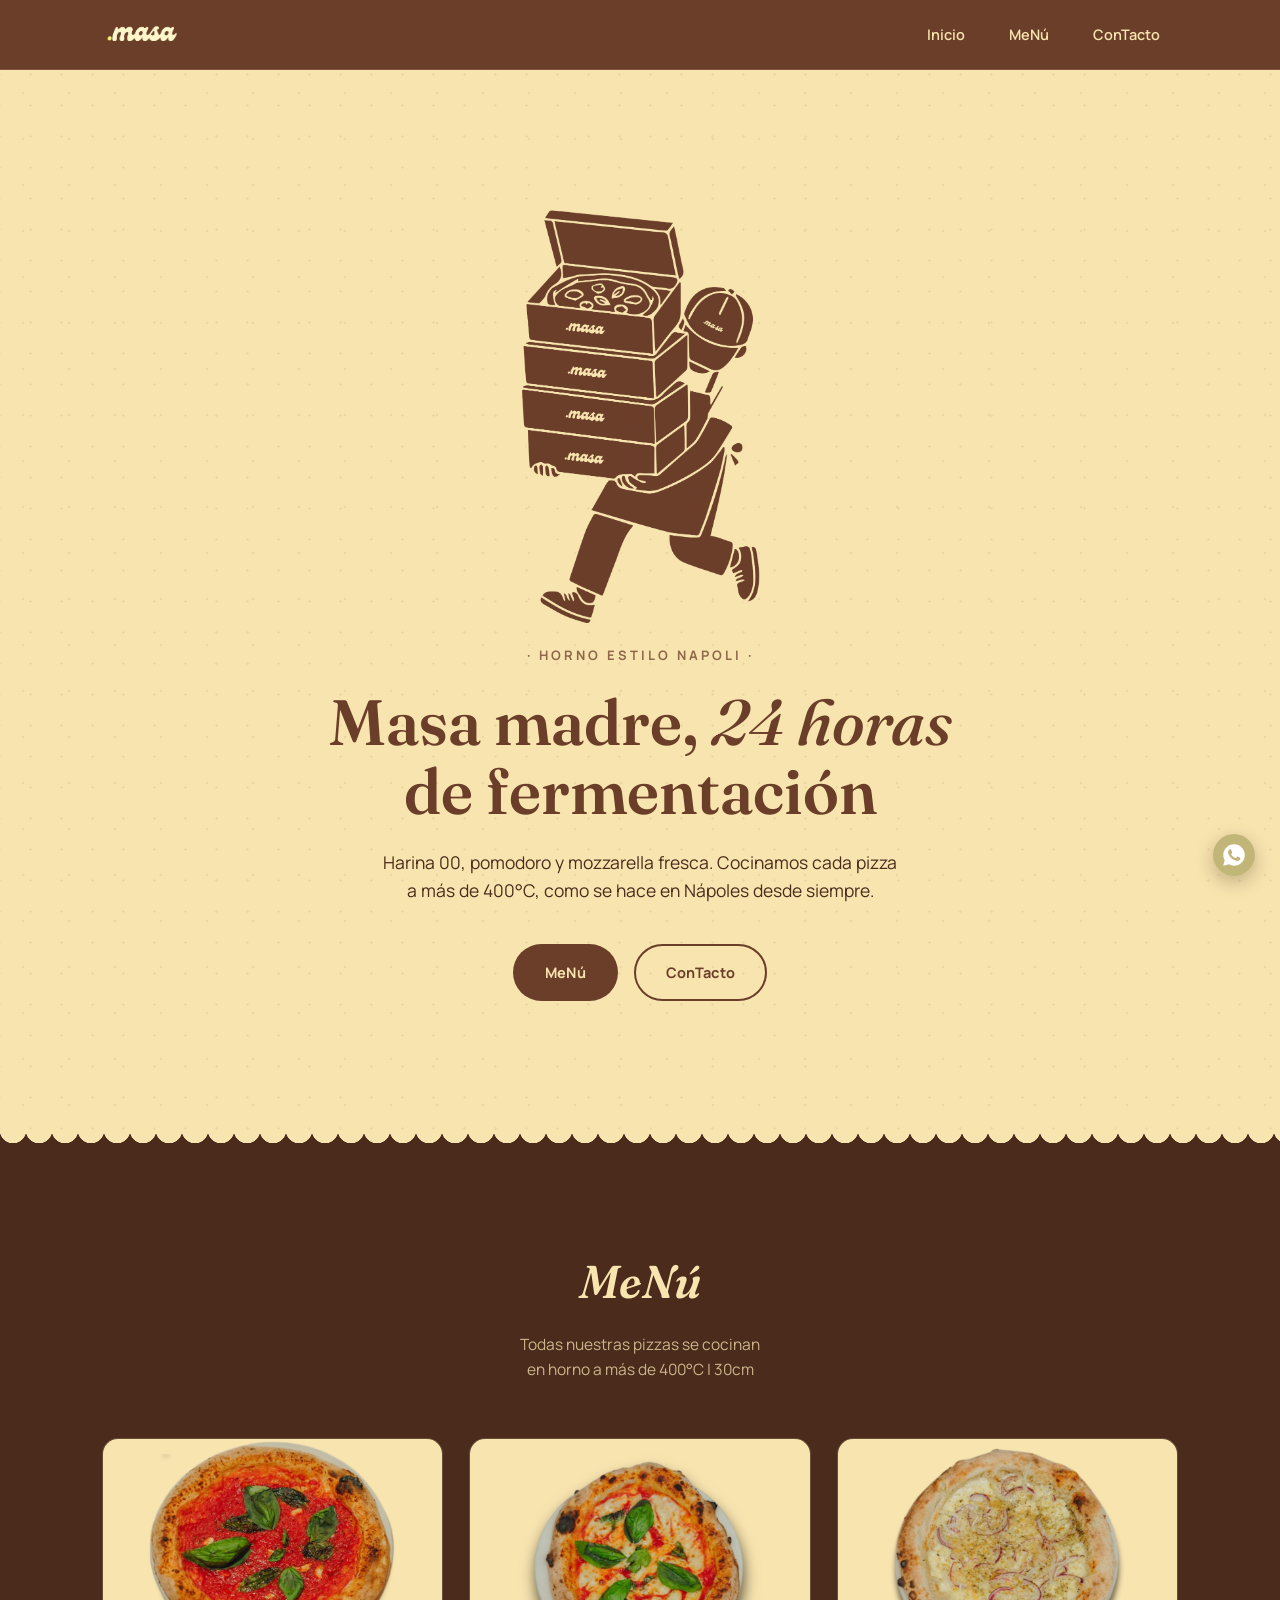
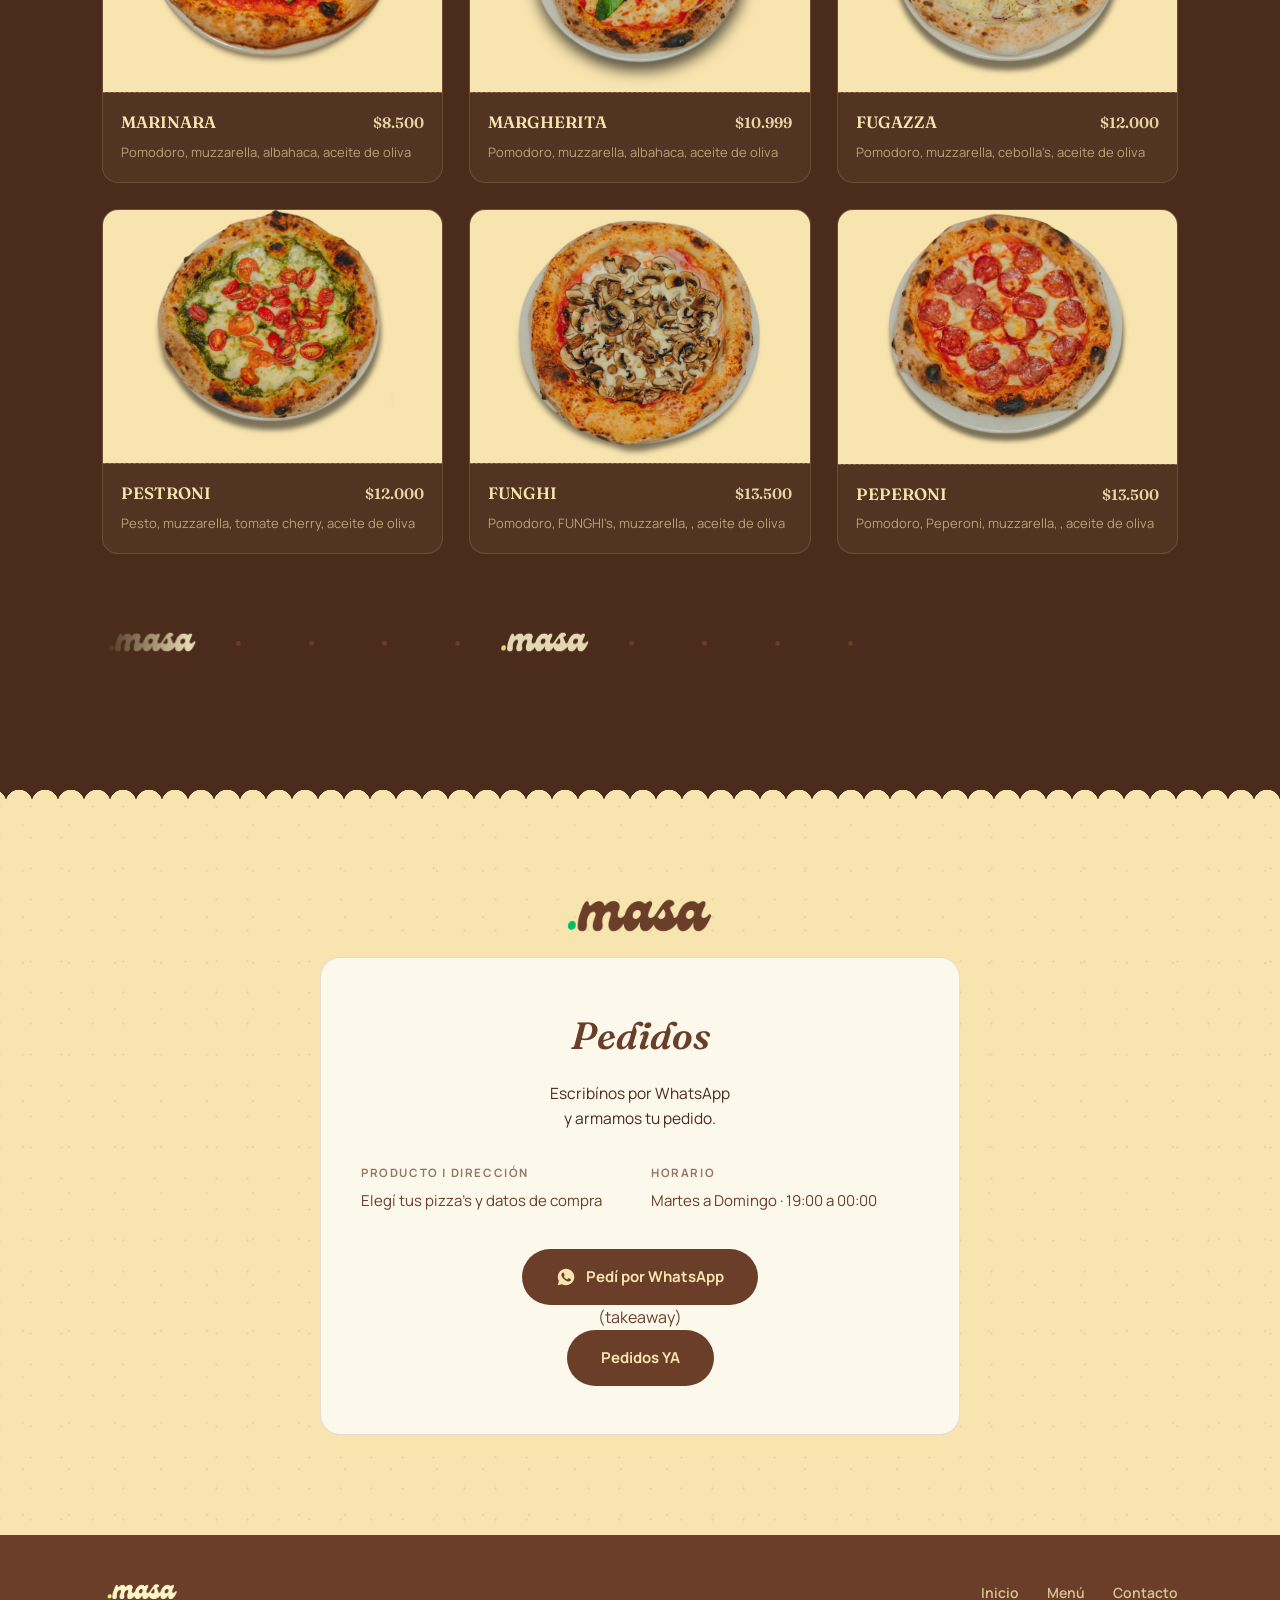
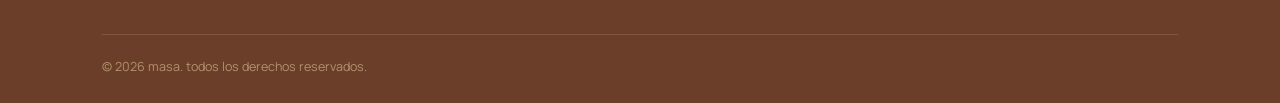
==== index.html @ ca7c8e4b "suben cambios MASA" ====
<!DOCTYPE html>
<html lang="es">
<head>
<meta charset="UTF-8">
<meta name="viewport" content="width=device-width, initial-scale=1.0">
<title>Pizzería Napoletana</title>
<link rel="preconnect" href="https://fonts.googleapis.com">
<link rel="preconnect" href="https://fonts.gstatic.com" crossorigin>
<link href="https://fonts.googleapis.com/css2?family=Fraunces:ital,opsz,wght@0,9..144,400;0,9..144,500;0,9..144,600;1,9..144,500;1,9..144,600&family=Manrope:wght@400;500;600;700&display=swap" rel="stylesheet">
<link rel="stylesheet" href="./css/style.css">
</head>
<body>

<header>
  <div class="nav-inner">
    <a href="#inicio" class="logo-mark" aria-label="Inicio">
      <img src="./img/masaa.png" class="logo-img" alt="masa">
      <span class="logo-text"><span></span></span>
    </a>
    <button class="burger" id="burger" aria-label="Abrir menú" aria-expanded="false">
      <span></span><span></span><span></span>
    </button>
    <nav class="links" id="navLinks">
      <a href="#inicio">Inicio</a>
      <a href="#menu">MeNú</a>
      <a href="#contacto">ConTacto</a>
    </nav>
  </div>
</header>

<section class="hero" id="inicio">
  <div class="char-spots"></div>
  <div class="hero-inner">
    <img src="./img/cajas.png"  alt="masa">
    <span class="eyebrow">· Horno Estilo Napoli ·</span>
    <h1>Masa madre, <em>24 horas</em> de fermentación</h1>
    <p class="lead">Harina 00, pomodoro y mozzarella fresca. Cocinamos cada pizza a más de 400°C, como se hace en Nápoles desde siempre.</p>
    <div class="cta-row">
      <a href="#menu" class="btn btn-solid">MeNú</a>
      <a href="#contacto" class="btn btn-outline">ConTacto</a>
    </div>
  </div>
</section>

<div class="scallop"></div>

<section class="menu-section" id="menu">
  <div class="wrap">
    <div class="section-head">
<!--       <span class="eyebrow">MENÚ</span>
 -->      <h2>MeNú</h2>
      <p>Todas nuestras pizzas se cocinan <br> en horno a más de 400°C | 30cm</p>
    </div>

    <div class="menu-cat">
<!--       <h3 class="menu-cat-title">Clásicas</h3>
 -->      <div class="menu-grid">
        <div class="pizza-card">
          <div class="card-img"><img src="./img/marinara.png" alt="Pizza Marinara"></div>
          <div class="card-body">
            <div class="card-top"><h4 class="card-name">MARINARA</h4><span class="card-price">$8.500</span></div>
            <p class="card-desc">Pomodoro, muzzarella, albahaca, aceite de oliva</p>
          </div>
        </div>
        <div class="pizza-card">
          <div class="card-img"><img src="./img/marga.png" alt="Pizza Margherita"></div>
          <div class="card-body">
            <div class="card-top"><h4 class="card-name">MARGHERITA</h4><span class="card-price">$10.999</span></div>
            <p class="card-desc">Pomodoro, muzzarella, albahaca, aceite de oliva</p>
          </div>
        </div>
        <div class="pizza-card">
          <div class="card-img"><img src="./img/fugazza.png" alt="Pizza Fugazza"></div>
          <div class="card-body">
            <div class="card-top"><h4 class="card-name">FUGAZZA</h4><span class="card-price">$12.000</span></div>
            <p class="card-desc">Pomodoro, muzzarella, cebolla's, aceite de oliva</p>
          </div>
        </div>
        <div class="pizza-card">
          <div class="card-img"><img src="./img/pesto.png" alt="Pizza Pesto"></div>
          <div class="card-body">
            <div class="card-top"><h4 class="card-name">PESTRONI</h4><span class="card-price">$12.000</span></div>
            <p class="card-desc">Pesto, muzzarella, tomate cherry, aceite de oliva</p>
          </div>
        </div>
        <div class="pizza-card">
          <div class="card-img"><img src="./img/champi.png" alt="Pizza Pesto"></div>
          <div class="card-body">
            <div class="card-top"><h4 class="card-name">FUNGHI</h4><span class="card-price">$13.500</span></div>
            <p class="card-desc">Pomodoro, FUNGHI's, muzzarella, , aceite de oliva</p>
          </div>
        </div>
        <div class="pizza-card">
          <div class="card-img"><img src="./img/pepe.png" alt="Pizza Pesto"></div>
          <div class="card-body">
            <div class="card-top"><h4 class="card-name">PEPERONI</h4><span class="card-price">$13.500</span></div>
            <p class="card-desc">Pomodoro, Peperoni, muzzarella, , aceite de oliva</p>
          </div>
        </div>
      </div>
    </div>
    <div class="marquee" aria-label="Variaciones de nuestra marca">
  <div class="marquee-track" id="track">
    <div class="marquee-item"><img src="" alt=""></div>
<!--     <span class="marquee-dot"></span>
 -->    <div class="marquee-item"><img src="./img/masaa.png" alt="Logo variante 2"></div>
    <span class="marquee-dot"></span>
<!--     <div class="marquee-item"><img src="[data-uri]" alt="Logo variante 3"></div>
     <span class="marquee-dot"></span>-->
    <div class="marquee-item"><img src="" alt=""></div>
    <span class="marquee-dot"></span>
    <div class="marquee-item"><img src="" alt=""></div>
    <span class="marquee-dot"></span>
    <div class="marquee-item"><img src="" alt=""></div>
    <span class="marquee-dot"></span>
  </div>
</div>


<!--     <div class="menu-cat">
      <h3 class="menu-cat-title">Especiales</h3>
      <div class="menu-grid">
        <div class="pizza-card">
          <div class="card-img"><img src="./img/napo.jpg" alt="Pizza Diavola"></div>
          <div class="card-body">
            <div class="card-top"><h4 class="card-name">Diavola</h4><span class="card-price">$8.200</span></div>
            <p class="card-desc">Tomate, fior di latte, salame picante, chile</p>
          </div>
        </div>
        <div class="pizza-card">
          <div class="card-img"><img src="./img/napo.jpg" alt="Pizza Capricciosa"></div>
          <div class="card-body">
            <div class="card-top"><h4 class="card-name">Capricciosa</h4><span class="card-price">$8.700</span></div>
            <p class="card-desc">Jamón cocido, hongos, alcachofa, aceitunas</p>
          </div>
        </div>
        <div class="pizza-card">
          <div class="card-img"><img src="./img/napo.jpg" alt="Pizza Quattro Formaggi"></div>
          <div class="card-body">
            <div class="card-top"><h4 class="card-name">Quattro Formaggi</h4><span class="card-price">$8.500</span></div>
            <p class="card-desc">Mozzarella, gorgonzola, parmesano, provolone</p>
          </div>
        </div>
        <div class="pizza-card">
          <div class="card-img"><img src="./img/napo.jpg" alt="Pizza Prosciutto e Funghi"></div>
          <div class="card-body">
            <div class="card-top"><h4 class="card-name">Prosciutto e Funghi</h4><span class="card-price">$9.300</span></div>
            <p class="card-desc">Jamón crudo, hongos, mozzarella, rúcula</p>
          </div>
        </div>
      </div>
    </div>
 -->
<!--     <div class="menu-cat">
      <h3 class="menu-cat-title">Bebidas</h3>
      <div class="drink-grid">
        <div class="drink-item"><span class="drink-name">Agua con / sin gas</span><span class="drink-price">$2.000</span></div>
        <div class="drink-item"><span class="drink-name">Limonada casera</span><span class="drink-price">$2.800</span></div>
        <div class="drink-item"><span class="drink-name">Cerveza artesanal</span><span class="drink-price">$3.500</span></div>
        <div class="drink-item"><span class="drink-name">Vino de la casa (copa)</span><span class="drink-price">$3.200</span></div>
      </div>
    </div> -->
  </div>
</section>

<div class="scallop flip"></div>

<section class="contact-section" id="contacto">
  <img src="./img/masa2.png" width="200" alt="Masa">
  <div class="char-spots"></div>
  <div class="wrap">
    <div class="contact-inner">
      <div class="contact-card">
        <h2>Pedidos</h2>
        <p class="lead">Escribínos por WhatsApp <br>y armamos tu pedido.</p>
        <div class="info-grid">
          <div class="info-block">
            <h3>Producto | Dirección</h3>
            <p>Elegí tus pizza's y datos de compra </p>
          </div>
          <div class="info-block">
            <h3>Horario</h3>
            <p>Martes a Domingo · 19:00 a 00:00</p>
          </div>
<!--           <div class="info-block">
            <h3>Delivery o Takeaway</h3>
            <p>Takeaway o Pedidos YA</p>
          </div>
 -->        </div>
        <a class="wa-btn" href="https://wa.me/541124068870?text=Hola!%20Quiero%20hacer%20un%20pedido" target="_blank" rel="noopener">
          <svg width="20" height="20" viewBox="0 0 24 24" fill="currentColor" aria-hidden="true"><path d="M12.04 2C6.58 2 2.13 6.45 2.13 11.91c0 1.75.46 3.45 1.32 4.95L2 22l5.29-1.39a9.9 9.9 0 0 0 4.75 1.21h.01c5.46 0 9.9-4.45 9.9-9.91C21.96 6.45 17.5 2 12.04 2zm5.79 14.02c-.24.68-1.4 1.32-1.93 1.4-.5.08-1.11.11-1.79-.11-.41-.13-.94-.31-1.62-.6-2.85-1.23-4.71-4.1-4.85-4.29-.14-.19-1.16-1.54-1.16-2.94 0-1.4.73-2.09.99-2.37.26-.29.56-.36.75-.36h.54c.17 0 .41-.03.63.49.24.58.81 2.02.88 2.16.07.15.11.32.02.51-.09.19-.14.31-.28.48-.14.16-.29.36-.42.49-.14.14-.28.29-.12.57.16.29.72 1.19 1.55 1.93 1.07.96 1.97 1.26 2.25 1.4.28.14.44.12.61-.07.17-.19.72-.84.91-1.13.19-.29.38-.24.63-.14.26.1 1.62.77 1.9.9.28.14.46.21.53.32.07.12.07.68-.17 1.36z"/></svg>
          Pedí por WhatsApp
        </a><br>(takeaway)<br>
        <a class="wa-btn" href="#" target="_blank" rel="noopener">
          <path d="M12.04 2C6.58 2 2.13 6.45 2.13 11.91c0 1.75.46 3.45 1.32 4.95L2 22l5.29-1.39a9.9 9.9 0 0 0 4.75 1.21h.01c5.46 0 9.9-4.45 9.9-9.91C21.96 6.45 17.5 2 12.04 2zm5.79 14.02c-.24.68-1.4 1.32-1.93 1.4-.5.08-1.11.11-1.79-.11-.41-.13-.94-.31-1.62-.6-2.85-1.23-4.71-4.1-4.85-4.29-.14-.19-1.16-1.54-1.16-2.94 0-1.4.73-2.09.99-2.37.26-.29.56-.36.75-.36h.54c.17 0 .41-.03.63.49.24.58.81 2.02.88 2.16.07.15.11.32.02.51-.09.19-.14.31-.28.48-.14.16-.29.36-.42.49-.14.14-.28.29-.12.57.16.29.72 1.19 1.55 1.93 1.07.96 1.97 1.26 2.25 1.4.28.14.44.12.61-.07.17-.19.72-.84.91-1.13.19-.29.38-.24.63-.14.26.1 1.62.77 1.9.9.28.14.46.21.53.32.07.12.07.68-.17 1.36z"/></svg>
          Pedidos YA
        </a>
      </div>
    </div>
  </div>
</section>

<footer>
  <div class="wrap">
    <div class="footer-inner">
      <a href="#inicio" class="logo-mark">
        <img src="./img/masaa.png" class="logo-img" alt="Logo masa">
      </a>
      <nav class="footer-nav">
        <a href="#inicio">Inicio</a>
        <a href="#menu">Menú</a>
        <a href="#contacto">Contacto</a>
      </nav>
    </div>
    <div class="footer-bottom">
      <span>© 2026 masa. todos los derechos reservados.</span>
    </div>
  </div>
</footer>

<div class="float-stack">
  <button class="fab fab-top" id="toTop" aria-label="Volver arriba">
    <svg width="18" height="18" viewBox="0 0 24 24" fill="none" stroke="#f8e4af" stroke-width="2.4" stroke-linecap="round" stroke-linejoin="round"><path d="M18 15l-6-6-6 6"/></svg>
  </button>
  <a class="fab fab-wa" href="https://wa.me/541124068870?text=Hola!%20Quiero%20hacer%20un%20pedido" target="_blank" rel="noopener" aria-label="Contactar por WhatsApp">
    <svg width="26" height="26" viewBox="0 0 24 24" fill="#fff" aria-hidden="true"><path d="M12.04 2C6.58 2 2.13 6.45 2.13 11.91c0 1.75.46 3.45 1.32 4.95L2 22l5.29-1.39a9.9 9.9 0 0 0 4.75 1.21h.01c5.46 0 9.9-4.45 9.9-9.91C21.96 6.45 17.5 2 12.04 2zm5.79 14.02c-.24.68-1.4 1.32-1.93 1.4-.5.08-1.11.11-1.79-.11-.41-.13-.94-.31-1.62-.6-2.85-1.23-4.71-4.1-4.85-4.29-.14-.19-1.16-1.54-1.16-2.94 0-1.4.73-2.09.99-2.37.26-.29.56-.36.75-.36h.54c.17 0 .41-.03.63.49.24.58.81 2.02.88 2.16.07.15.11.32.02.51-.09.19-.14.31-.28.48-.14.16-.29.36-.42.49-.14.14-.28.29-.12.57.16.29.72 1.19 1.55 1.93 1.07.96 1.97 1.26 2.25 1.4.28.14.44.12.61-.07.17-.19.72-.84.91-1.13.19-.29.38-.24.63-.14.26.1 1.62.77 1.9.9.28.14.46.21.53.32.07.12.07.68-.17 1.36z"/></svg>
  </a>
</div>

<script src="script.js"></script>

</body>
</html>
---- css/style.css ----
:root{
    --brown:#6b3e29;
    --brown-deep:#4a2b1c;
    --espresso:#6b3e29;
    --cream:#f8e4af;
    --cream-soft:#fbf1d8;
    --cream-paper:#fdf8ec;
    --font-display:'Fraunces', serif;
    --font-body:'Manrope', sans-serif;
  }
  *{margin:0;padding:0;box-sizing:border-box;}
  html{scroll-behavior:smooth;}
  body{
    font-family:var(--font-body);
    color:var(--espresso);
    background:var(--cream-paper);
    line-height:1.6;
    -webkit-font-smoothing:antialiased;
  }
  section{scroll-margin-top:76px;}
  img{max-width:100%;display:block;}
  a{color:inherit;text-decoration:none;}
  ul{list-style:none;}
  .wrap{max-width:1140px;margin:0 auto;padding:0 32px;}

  /* leopard-spot char texture, used as a quiet signature accent */
  .char-spots{
    background-image:
      radial-gradient(circle, var(--brown) 1.5px, transparent 1.6px),
      radial-gradient(circle, var(--brown) 1px, transparent 1.1px);
    background-size: 46px 46px, 31px 31px;
    background-position: 0 0, 15px 20px;
    opacity:.08;
  }

  /* ---------- HEADER ---------- */
  header{
    position:sticky;top:0;z-index:500;
    background:var(--brown);
    border-bottom:1px solid rgba(248,228,175,.15);
  }
  .nav-inner{
    display:flex;align-items:center;justify-content:space-between;
    padding:14px 32px;max-width:1140px;margin:0 auto;
  }
  .logo-img{
    width:80px;

  }
  .logo-mark{display:flex;align-items:center;gap:12px;color:var(--cream);}
  .logo-badge{
    width:42px;height:42px;border-radius:50%;
    border:1.5px solid var(--cream);
    display:flex;align-items:center;justify-content:center;
    overflow:hidden;background:rgba(248,228,175,.08);
    flex-shrink:0;
  }
  .logo-badge img{width:100%;height:100%;object-fit:cover;}
  .logo-text{font-family:var(--font-display);font-weight:600;font-size:18px;letter-spacing:.2px;}
  .logo-text span{display:block;font-family:var(--font-body);font-weight:500;font-size:10px;letter-spacing:2.5px;text-transform:uppercase;color:var(--cream);opacity:.65;}

  nav.links{display:flex;gap:8px;}
  nav.links a{
    color:var(--cream);font-size:14.5px;font-weight:600;
    padding:9px 18px;border-radius:999px;
    transition:background .2s ease;
  }
  nav.links a:hover, nav.links a:focus-visible{background:rgba(248,228,175,.14);}

  .burger{display:none;background:none;border:0;cursor:pointer;padding:8px;}
  .burger span{display:block;width:24px;height:2px;background:var(--cream);margin:5px 0;border-radius:2px;}

  /* ---------- HERO ---------- */
  .hero{
    position:relative;overflow:hidden;
    background:var(--cream);
    padding:104px 0 130px;
  }
  .hero .char-spots{position:absolute;inset:0;pointer-events:none;}
  .hero-inner{position:relative;max-width:720px;margin:0 auto;text-align:center;padding:0 32px;}
  .eyebrow{
    font-size:13px;font-weight:700;letter-spacing:3px;text-transform:uppercase;
    color:var(--brown);opacity:.75;margin-bottom:22px;display:inline-block;
  }
  .hero h1{
    font-family:var(--font-display);font-weight:600;
    font-size:clamp(38px,6vw,64px);line-height:1.08;color:var(--espresso);
    margin-bottom:22px;
  }
  .hero h1 em{font-style:italic;font-weight:500;color:var(--brown);}
  .hero p.lead{
    font-size:17.5px;color:var(--brown-deep);max-width:520px;margin:0 auto 40px;
  }
  .cta-row{display:flex;gap:16px;justify-content:center;flex-wrap:wrap;}
  .btn{
    display:inline-flex;align-items:center;gap:8px;
    padding:15px 30px;border-radius:999px;font-weight:700;font-size:14.5px;
    letter-spacing:.3px;cursor:pointer;border:2px solid transparent;
    transition:transform .15s ease, background .2s ease, border-color .2s ease;
  }
  .btn:hover{transform:translateY(-2px);}
  .btn-solid{background:var(--brown);color:var(--cream);}
  .btn-solid:hover{background:var(--brown-deep);}
  .btn-outline{border-color:var(--brown);color:var(--brown);background:transparent;}
  .btn-outline:hover{background:var(--brown);color:var(--cream);}

  /* scalloped divider — cornicione (crust edge) motif */
  .scallop{position:relative;height:26px;background:var(--brown-deep);}
  .scallop::before{
    content:"";position:absolute;top:-1px;left:0;right:0;height:26px;
    background:radial-gradient(circle at 13px 0, var(--cream) 0 13px, transparent 13.5px) 0 0/26px 26px repeat-x;
  }
  .scallop.flip{transform:rotate(180deg);}

  /* ---------- MENU ---------- */
  .menu-section{background:var(--brown-deep);color:var(--cream);padding:88px 0 96px;}
  .section-head{text-align:center;max-width:600px;margin:0 auto 56px;}
  .section-head .eyebrow{color:var(--cream);opacity:.6;}
  .section-head h2{
    font-family:var(--font-display);font-weight:600;font-style:italic;
    font-size:clamp(32px,4.4vw,46px);color:var(--cream);margin-bottom:14px;
  }
  .section-head p{color:var(--cream);opacity:.75;font-size:15.5px;}

  .menu-cat{margin-bottom:52px;}
  .menu-cat:last-child{margin-bottom:0;}
  .menu-cat-title{
    font-family:var(--font-display);font-style:italic;font-weight:600;
    font-size:22px;color:var(--cream);margin-bottom:22px;
    padding-bottom:12px;border-bottom:1px solid rgba(248,228,175,.2);
  }

  /* pizza cards, with image placeholder */
  .menu-grid{display:grid;grid-template-columns:repeat(3,1fr);gap:26px;}
  .pizza-card{
    display:flex;flex-direction:column;overflow:hidden;
    background:rgba(248,228,175,.05);border:1px solid rgba(248,228,175,.14);
    border-radius:16px;transition:border-color .2s ease, transform .2s ease;
  }
  .pizza-card:hover{border-color:rgba(248,228,175,.4);transform:translateY(-3px);}
  .card-img{
    aspect-ratio:4/3;
    background:rgba(248,228,175,.07);border-bottom:1px dashed rgba(248,228,175,.22);
    overflow:hidden;
  }
  .card-img img{width:100%;height:100%;object-fit:cover;display:block;}
  .card-body{padding:16px 18px 20px;}
  .card-top{display:flex;justify-content:space-between;align-items:baseline;gap:10px;margin-bottom:6px;}
  .card-name{font-family:var(--font-display);font-weight:600;font-size:16.5px;color:var(--cream);}
  .card-price{
    font-family:var(--font-display);font-weight:600;font-size:15px;
    color:var(--cream);opacity:.92;white-space:nowrap;
  }
  .card-desc{font-size:13px;color:var(--cream);opacity:.62;line-height:1.55;}

  /* simple list for drinks (no images needed) */
  .drink-grid{display:grid;grid-template-columns:repeat(2,1fr);gap:16px 40px;}
  .drink-item{display:flex;justify-content:space-between;gap:18px;padding:10px 0;border-bottom:1px solid rgba(248,228,175,.1);}
  .drink-name{font-weight:600;font-size:15px;color:var(--cream);}
  .drink-price{font-family:var(--font-display);font-weight:600;font-size:15px;color:var(--cream);opacity:.9;}
  .menu-note{
    text-align:center;margin-top:48px;font-size:13px;color:var(--cream);opacity:.55;
  }


  /* ---------- LOGO MARQUEE ---------- */
  .marquee{
    position:relative;width:100%;overflow:hidden;
    padding:20px 0;
    -webkit-mask-image:linear-gradient(to right, transparent 0, #000 8%, #000 92%, transparent 100%);
    mask-image:linear-gradient(to right, transparent 0, #000 8%, #000 92%, transparent 100%);
  }
  .marquee-track{
    display:flex;align-items:center;width:max-content;
    animation:marquee-scroll 26s linear infinite;
  }
  .marquee:hover .marquee-track{animation-play-state:paused;}
  .marquee-item{display:flex;align-items:center;flex-shrink:0;}
  .marquee-item img{
    height:34px;width:auto;display:block;
    opacity:.85;filter:brightness(1);transition:opacity .2s ease;
  }
  .marquee-item img:hover{opacity:1;}
  .marquee-dot{
    flex-shrink:0;width:5px;height:5px;border-radius:50%;
    background:var(--brown);opacity:.9;margin:0 34px;
  }

  @keyframes marquee-scroll{
    from{transform:translateX(0);}
    to{transform:translateX(-50%);}
  }

  @media (max-width:560px){
    .marquee-item img{height:26px;}
    .marquee-dot{margin:0 20px;}
    .marquee-track{animation-duration:18s;}
  }

  /* ---------- CONTACT ---------- */
  .contact-section{background:var(--cream);padding:92px 0 100px;position:relative;overflow:hidden;}
  .contact-section .char-spots{position:absolute;inset:0;}
  .contact-inner{
    position:relative;max-width:640px;margin:0 auto;text-align:center;
  }
  .contact-section img{
    text-align:center;margin:0 auto 15px;display:block;
  }
  .contact-card{
    background:var(--cream-paper);border:1px solid rgba(107,62,41,.15);
    border-radius:20px;padding:48px 40px;
  }
  .contact-card h2{
    font-family:var(--font-display);font-weight:600;font-style:italic;
    font-size:clamp(28px,4vw,38px);color:var(--espresso);margin-bottom:14px;
  }
  .contact-card p.lead{color:var(--brown-deep);font-size:15.5px;margin-bottom:34px;}
  .info-grid{
    display:grid;grid-template-columns:1fr 1fr;gap:22px;
    text-align:left;margin-bottom:36px;
  }
  .info-block h3{
    font-size:11.5px;font-weight:700;letter-spacing:1.6px;text-transform:uppercase;
    color:var(--brown);opacity:.7;margin-bottom:6px;
  }
  .info-block p{font-size:15px;color:var(--espresso);}
  .wa-btn{
    display:inline-flex;align-items:center;gap:10px;
    background:var(--brown);color:var(--cream);
    padding:16px 34px;border-radius:999px;font-weight:700;font-size:15px;
    transition:background .2s ease, transform .15s ease;
  }
  .wa-btn:hover{background:var(--brown-deep);transform:translateY(-2px);}

  /* ---------- FOOTER ---------- */
  footer{background:var(--espresso);color:var(--cream);padding:44px 0 26px;}
  .footer-inner{
    display:flex;align-items:center;justify-content:space-between;flex-wrap:wrap;gap:24px;
    padding-bottom:28px;border-bottom:1px solid rgba(248,228,175,.15);
  }
  .footer-nav{display:flex;gap:28px;flex-wrap:wrap;}
  .footer-nav a{font-size:14px;font-weight:600;color:var(--cream);opacity:.8;}
  .footer-nav a:hover{opacity:1;}
  .footer-bottom{
    padding-top:22px;display:flex;justify-content:space-between;flex-wrap:wrap;gap:10px;
    font-size:12.5px;color:var(--cream);opacity:.5;
  }

  /* ---------- FLOATING BUTTONS ---------- */
  .float-stack{position:fixed;right:24px;bottom:24px;z-index:600;display:flex;flex-direction:column;gap:12px;align-items:center;}
  .fab{
    width:42px;height:42px;border-radius:50%;display:flex;align-items:center;justify-content:center;
    cursor:pointer;box-shadow:0 6px 18px rgba(36,18,9,.25);border:none;
    transition:transform .15s ease, opacity .25s ease, visibility .25s ease;
  }
  .fab:hover{transform:translateY(-3px);}
  .fab-wa{background:#8c86407d;}
  .fab-top{
    background:#6b3e29a5;width:44px;height:44px;
    opacity:0;visibility:hidden;transform:translateY(8px);
  }
  .fab-top.show{opacity:1;visibility:visible;transform:translateY(0);}

  /* ---------- MOBILE ---------- */
  @media (max-width:900px){
    .menu-grid{grid-template-columns:repeat(2,1fr);}
  }
  @media (max-width:820px){
    .info-grid{grid-template-columns:1fr;}
  }
  @media (max-width:720px){
    nav.links{
      position:absolute;top:100%;left:0;right:0;background:var(--brown);
      flex-direction:column;padding:10px 20px 20px;gap:2px;
      transform-origin:top;transform:scaleY(0);opacity:0;
      transition:transform .2s ease, opacity .2s ease;
    }
    nav.links.open{transform:scaleY(1);opacity:1;}
    nav.links a{padding:12px 14px;border-radius:10px;}
    .burger{display:block;}
    .hero{padding:76px 0 88px;}
    .menu-section{padding:64px 0 72px;}
    .contact-section{padding:64px 0 72px;}
    .contact-card{padding:36px 24px;}
    .section-head{margin-bottom:40px;}
    .menu-cat{margin-bottom:40px;}
  }
  @media (max-width:560px){
    .wrap{padding:0 20px;}
    .nav-inner{padding:12px 20px;}
    .hero-inner{padding:0 20px;}
    .menu-grid{grid-template-columns:1fr;}
    .drink-grid{grid-template-columns:1fr;gap:0;}
    .cta-row{flex-direction:column;width:100%;}
    .cta-row .btn{width:100%;justify-content:center;}
    .footer-inner{flex-direction:column;align-items:flex-start;}
    .footer-bottom{flex-direction:column;gap:6px;}
  }
  @media (max-width:400px){
    .logo-text{font-size:15px;}
    .logo-text span{font-size:8.5px;letter-spacing:1.8px;}
    .logo-badge{width:36px;height:36px;font-size:16px;}
    .hero h1{font-size:clamp(30px,8vw,40px);}
    .contact-card{padding:28px 18px;}
    .float-stack{right:16px;bottom:16px;gap:10px;}
    .fab-wa{width:40px;height:40px;}
    .fab-top{width:40px;height:40px;}
  }
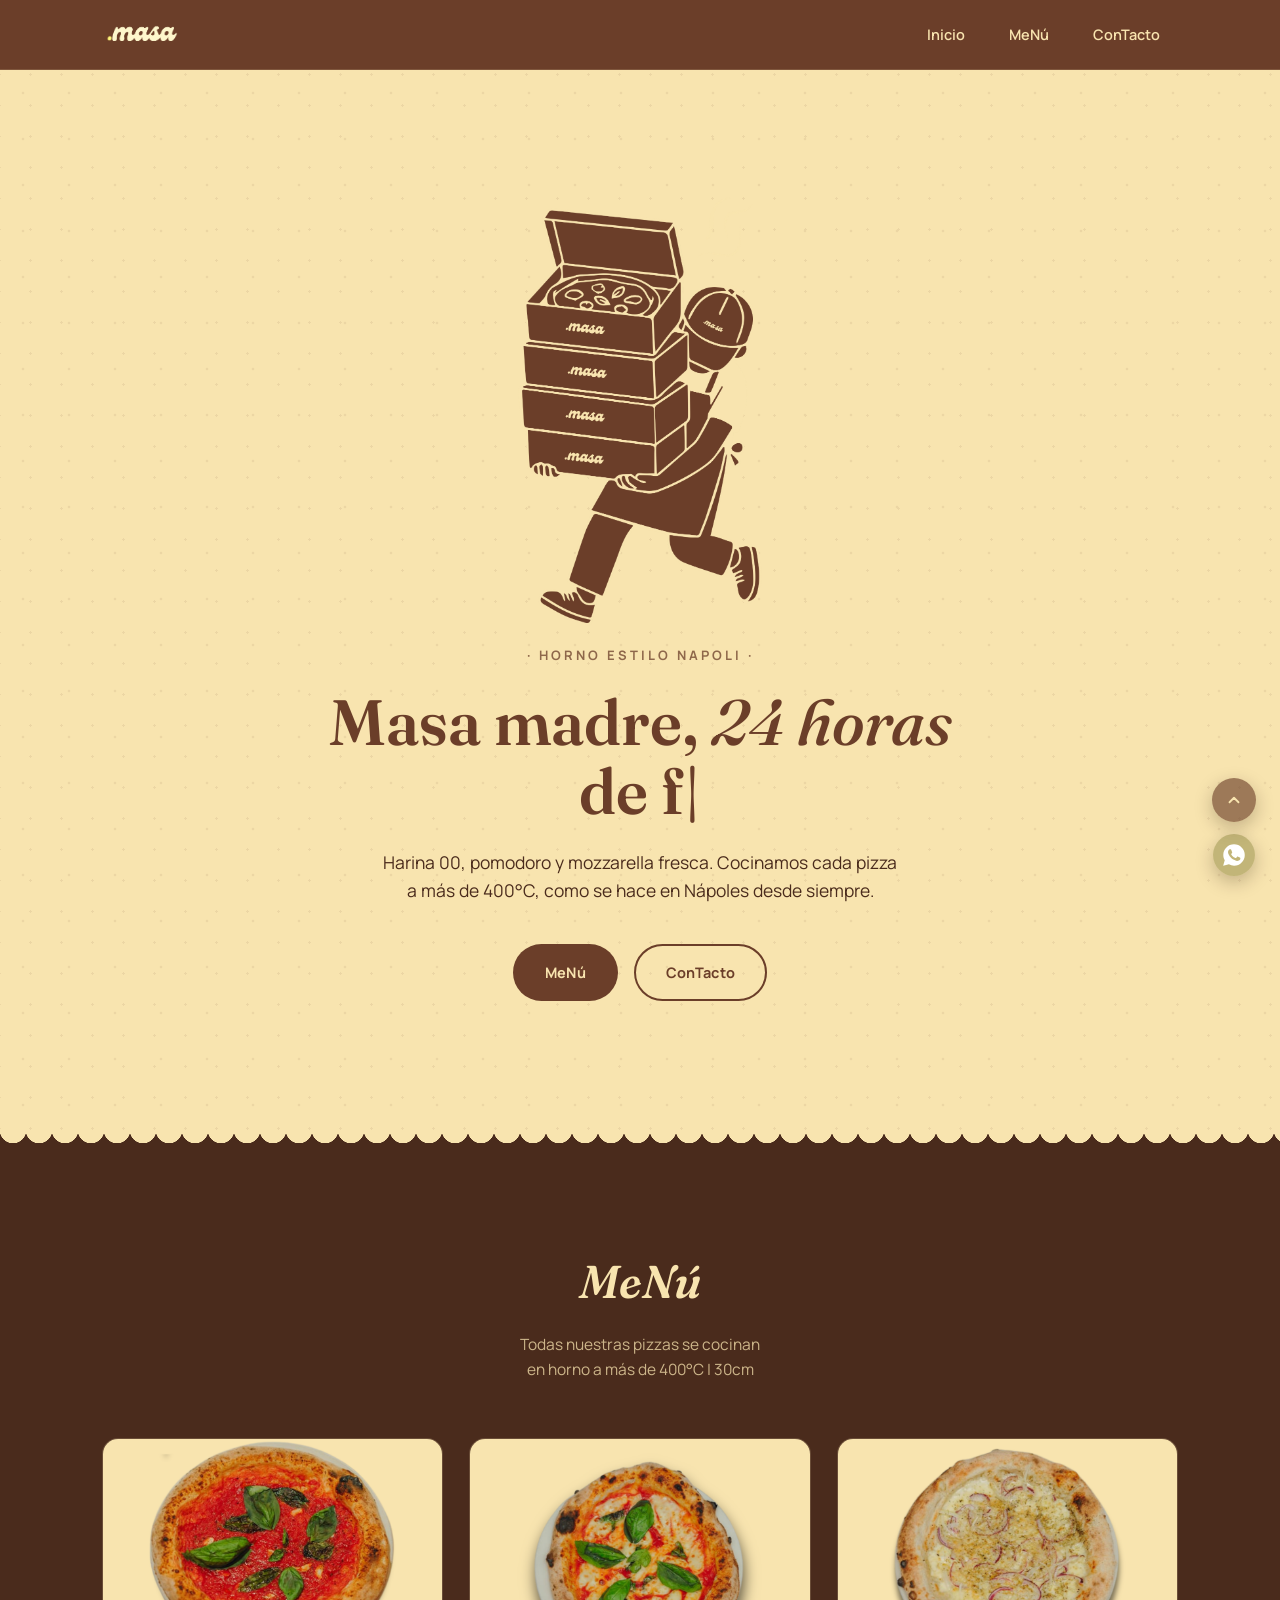
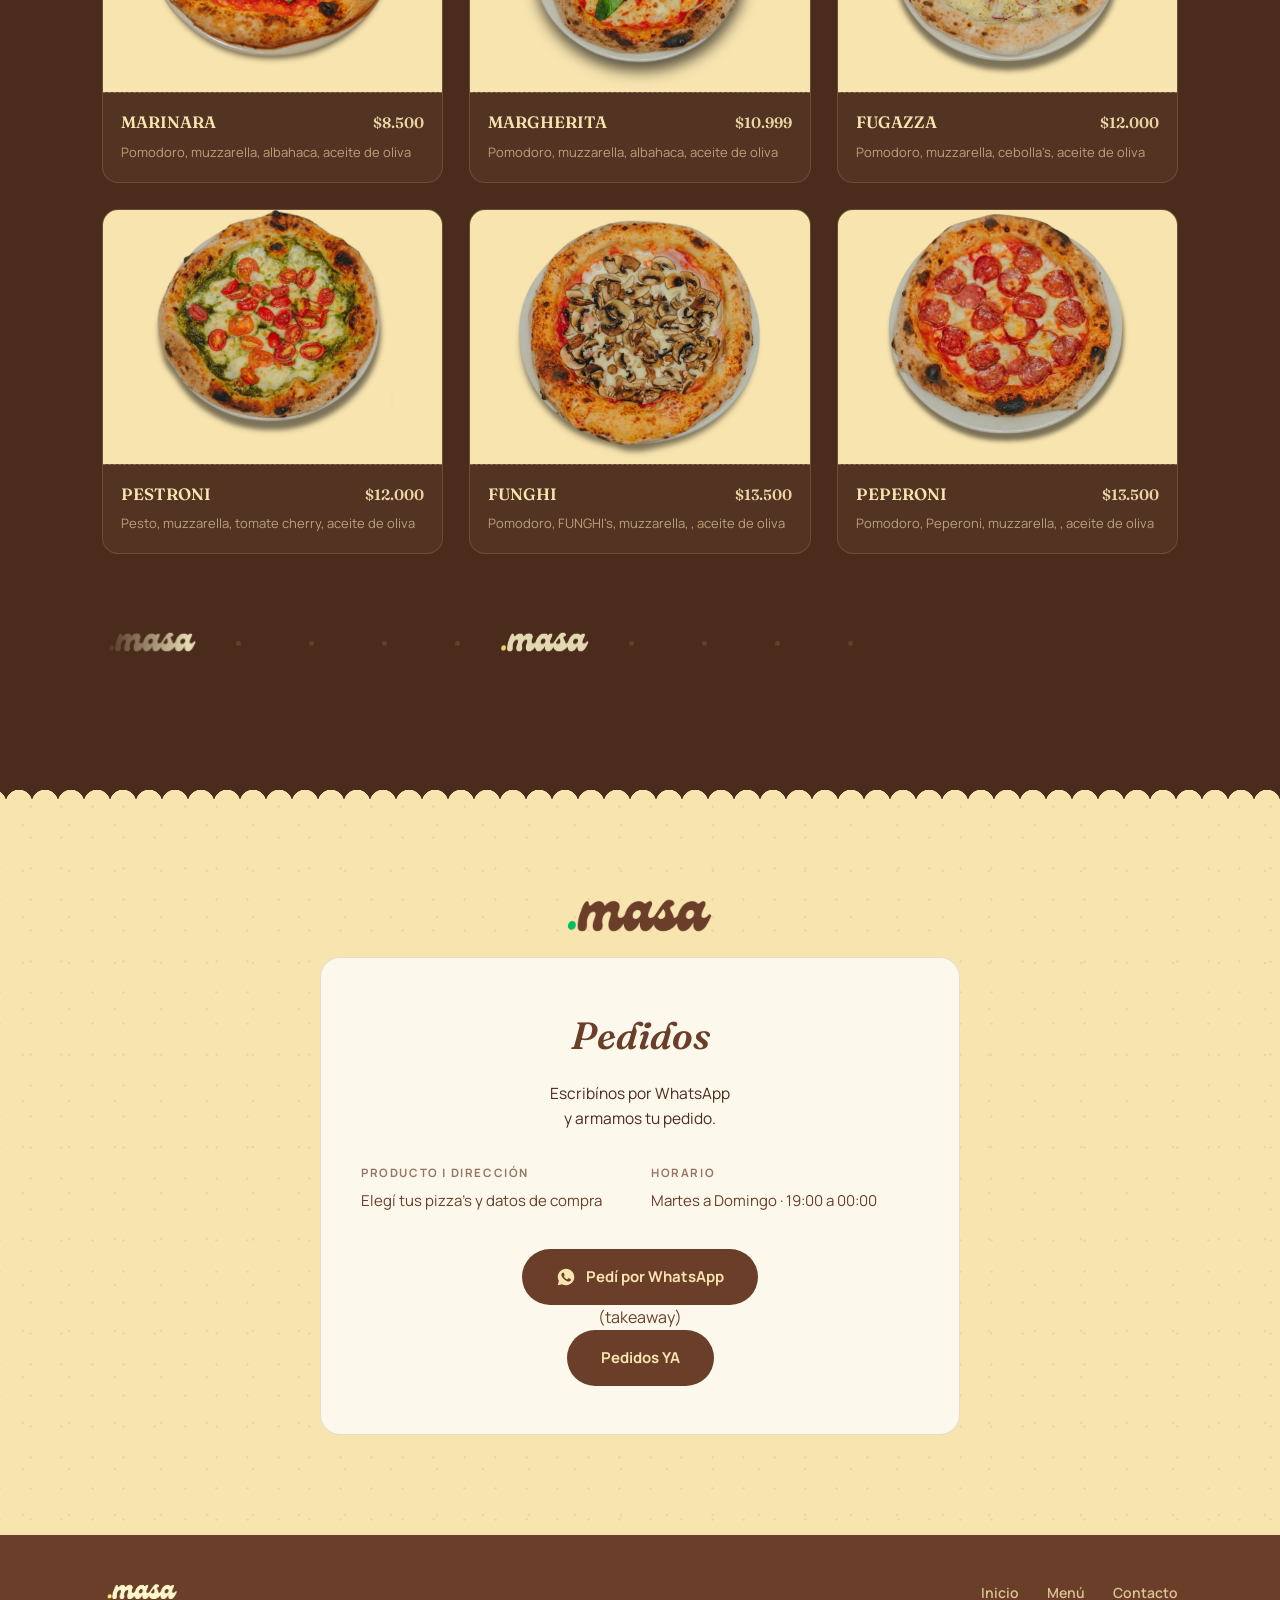
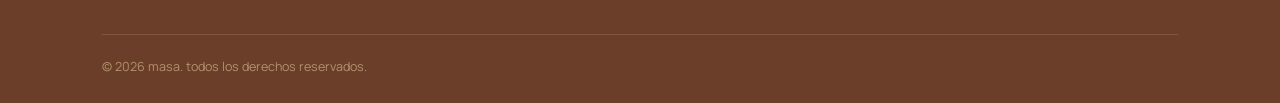
==== commit 9cdbe024: "typing frase" ====
--- a/index.html
+++ b/index.html
@@ -3,7 +3,7 @@
 <head>
 <meta charset="UTF-8">
 <meta name="viewport" content="width=device-width, initial-scale=1.0">
-<title>Pizzería Napoletana</title>
+<title>MASA | Pizzería</title>
 <link rel="preconnect" href="https://fonts.googleapis.com">
 <link rel="preconnect" href="https://fonts.gstatic.com" crossorigin>
 <link href="https://fonts.googleapis.com/css2?family=Fraunces:ital,opsz,wght@0,9..144,400;0,9..144,500;0,9..144,600;1,9..144,500;1,9..144,600&family=Manrope:wght@400;500;600;700&display=swap" rel="stylesheet">
@@ -33,8 +33,12 @@
   <div class="hero-inner">
     <img src="./img/cajas.png"  alt="masa">
     <span class="eyebrow">· Horno Estilo Napoli ·</span>
-    <h1>Masa madre, <em>24 horas</em> de fermentación</h1>
-    <p class="lead">Harina 00, pomodoro y mozzarella fresca. Cocinamos cada pizza a más de 400°C, como se hace en Nápoles desde siempre.</p>
+      <h1 id="typeHero">
+        <span class="tw-line">
+          <span class="tw-text"></span><span class="tw-cursor">|</span>
+        </span>
+      </h1>
+      <p class="lead">Harina 00, pomodoro y mozzarella fresca. Cocinamos cada pizza a más de 400°C, como se hace en Nápoles desde siempre.</p>
     <div class="cta-row">
       <a href="#menu" class="btn btn-solid">MeNú</a>
       <a href="#contacto" class="btn btn-outline">ConTacto</a>
--- a/css/style.css
+++ b/css/style.css
@@ -305,4 +305,37 @@
     .float-stack{right:16px;bottom:16px;gap:10px;}
     .fab-wa{width:40px;height:40px;}
     .fab-top{width:40px;height:40px;}
-  }+  }
+
+  /* ---------- TYPEWRITER (hero title) ---------- */
+.tw-cursor{
+  display:inline-block;
+  color:var(--brown);
+  animation:tw-blink 0.8s step-end infinite;
+}
+@keyframes tw-blink{
+  0%, 100%{opacity:1;}
+  50%{opacity:0;}
+}
+
+/* ---------- Reservar altura fija para el h1 (evita que la página salte) ---------- */
+.hero h1{
+  min-height: calc(1.08em * 2); /* 2 líneas según su line-height actual */
+  display: flex;
+  align-items: center;      /* centra verticalmente el bloque de texto */
+  justify-content: center;
+}
+.hero h1 .tw-line{
+  display: block;
+  width: 100%;               /* fuerza a que el texto use todo el ancho y haga wrap normal */
+  text-align: center;
+}
+.tw-cursor{
+  display:inline-block;
+  color:var(--brown);
+  animation:tw-blink 0.8s step-end infinite;
+}
+@keyframes tw-blink{
+  0%, 100%{opacity:1;}
+  50%{opacity:0;}
+}
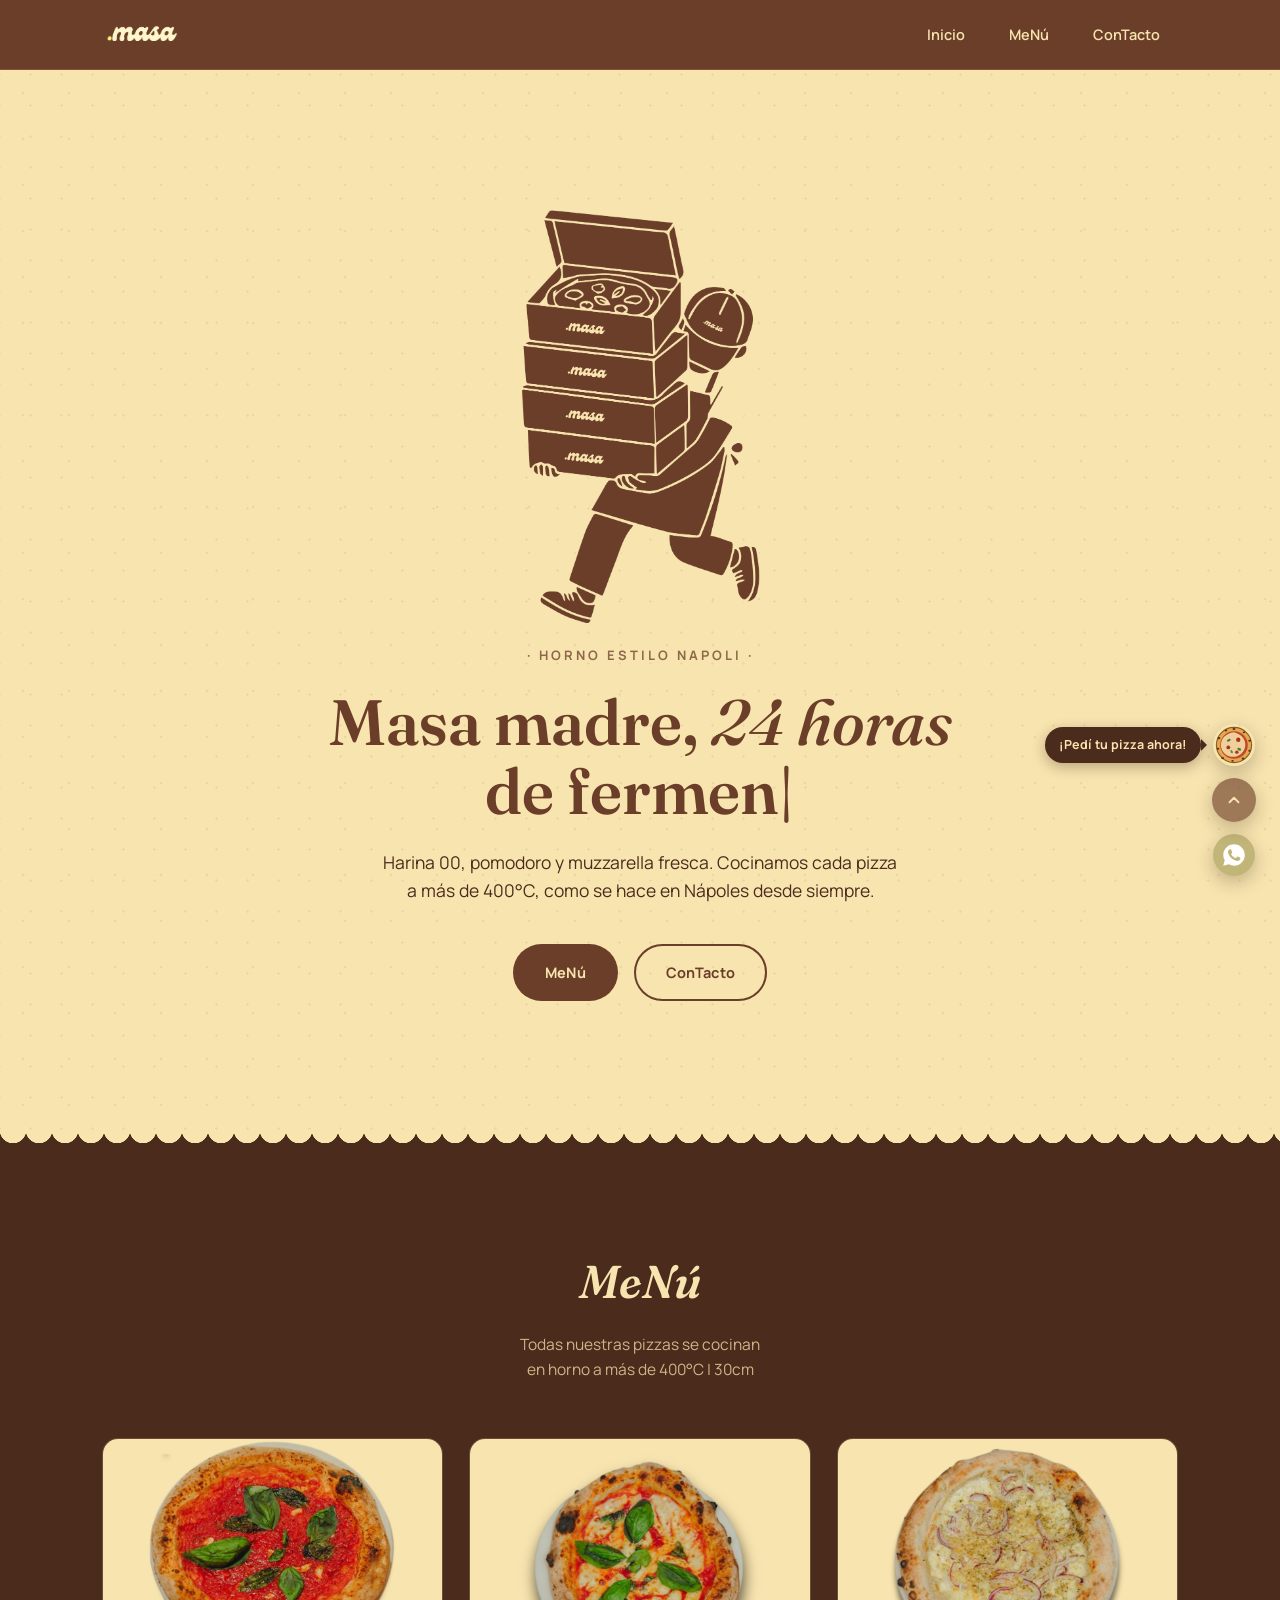
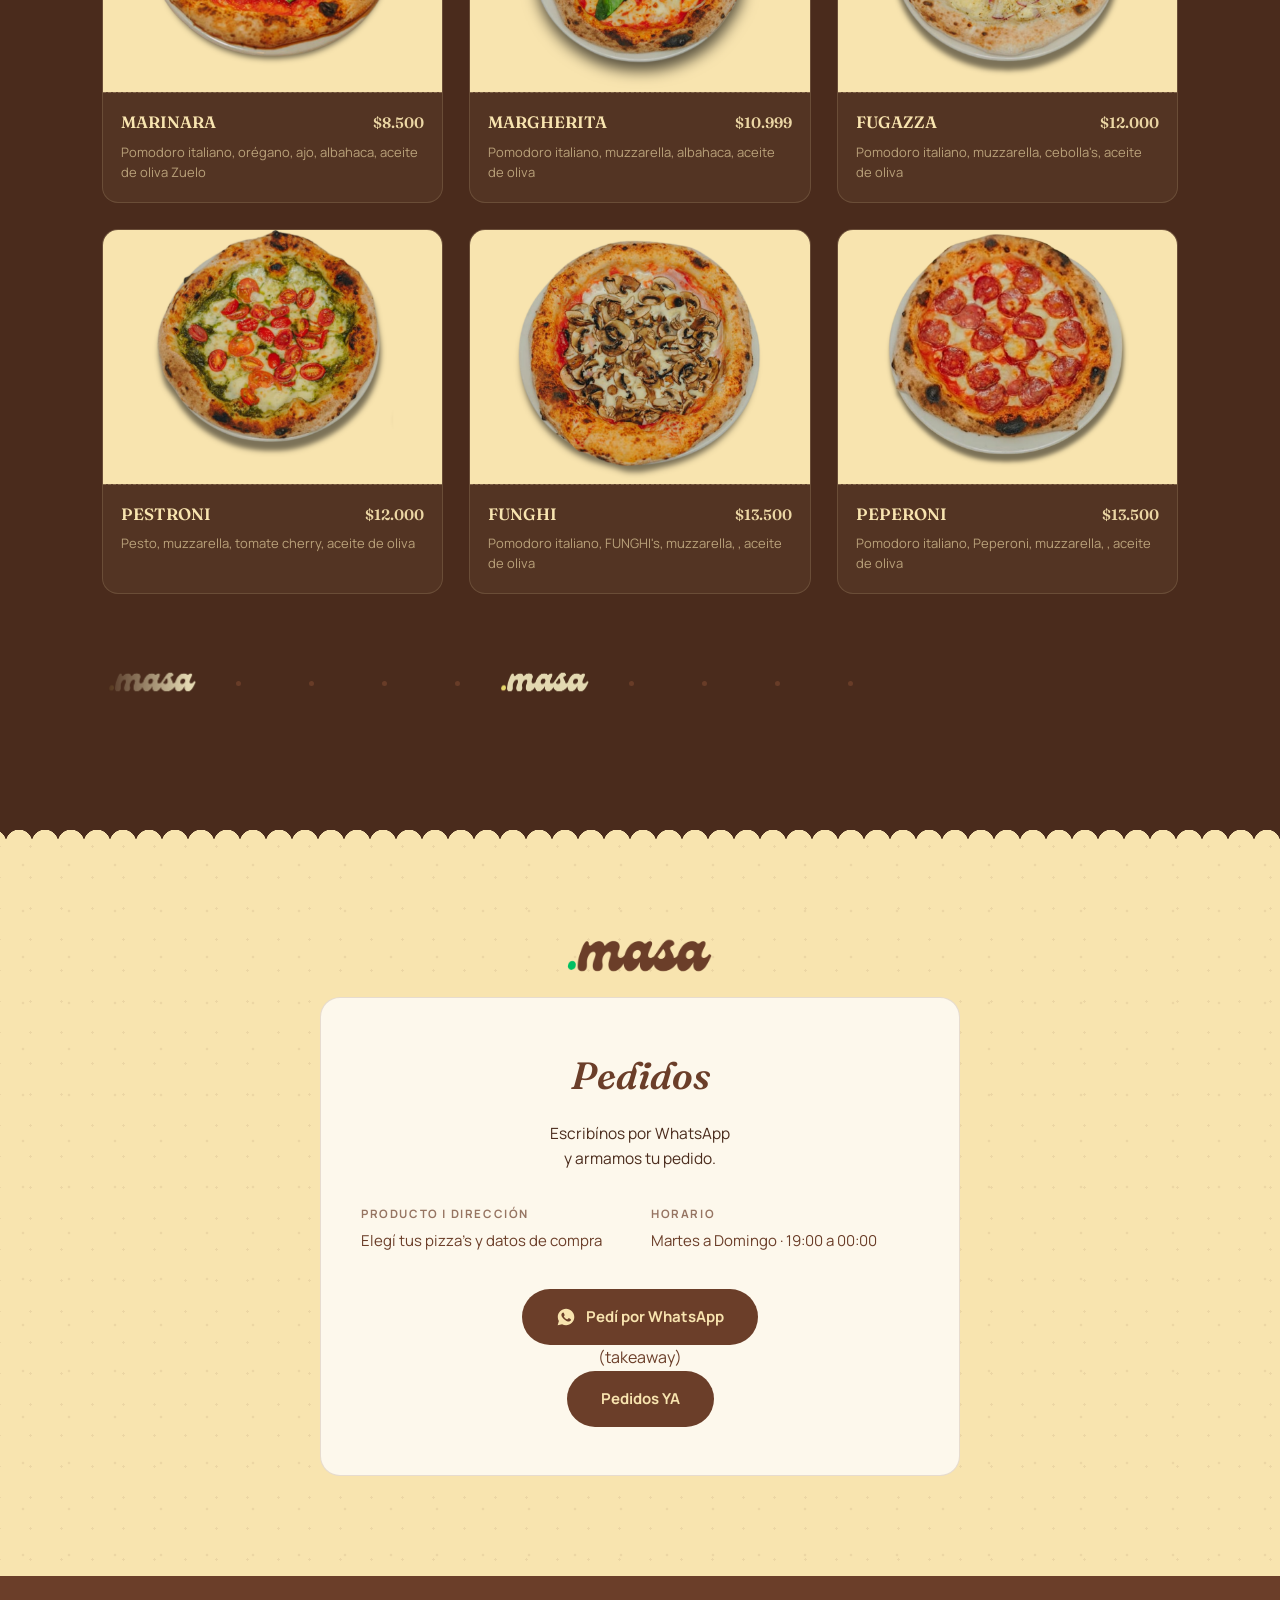
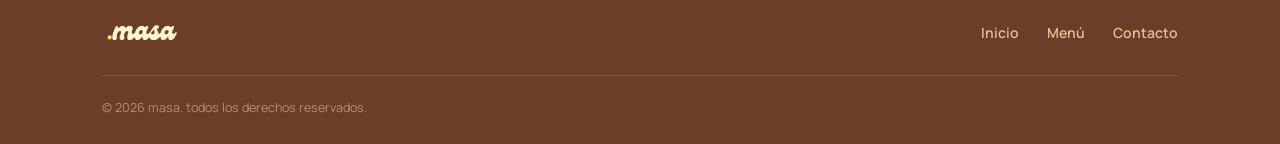
==== commit 708f72a3: "subo cambios transitions" ====
--- a/index.html
+++ b/index.html
@@ -31,14 +31,15 @@
 <section class="hero" id="inicio">
   <div class="char-spots"></div>
   <div class="hero-inner">
-    <img src="./img/cajas.png"  alt="masa">
-    <span class="eyebrow">· Horno Estilo Napoli ·</span>
+    <div class="char-block">
+      <img src="./img/cajas.png" class="hero-float" alt="masa">
+      <span class="eyebrow">· Horno Estilo Napoli ·</span>
       <h1 id="typeHero">
         <span class="tw-line">
           <span class="tw-text"></span><span class="tw-cursor">|</span>
         </span>
       </h1>
-      <p class="lead">Harina 00, pomodoro y mozzarella fresca. Cocinamos cada pizza a más de 400°C, como se hace en Nápoles desde siempre.</p>
+      <p class="lead">Harina 00, pomodoro y muzzarella fresca. Cocinamos cada pizza a más de 400°C, como se hace en Nápoles desde siempre.</p>
     <div class="cta-row">
       <a href="#menu" class="btn btn-solid">MeNú</a>
       <a href="#contacto" class="btn btn-outline">ConTacto</a>
@@ -63,21 +64,21 @@
           <div class="card-img"><img src="./img/marinara.png" alt="Pizza Marinara"></div>
           <div class="card-body">
             <div class="card-top"><h4 class="card-name">MARINARA</h4><span class="card-price">$8.500</span></div>
-            <p class="card-desc">Pomodoro, muzzarella, albahaca, aceite de oliva</p>
+            <p class="card-desc">Pomodoro italiano, orégano, ajo, albahaca, aceite de oliva Zuelo</p>
           </div>
         </div>
         <div class="pizza-card">
           <div class="card-img"><img src="./img/marga.png" alt="Pizza Margherita"></div>
           <div class="card-body">
             <div class="card-top"><h4 class="card-name">MARGHERITA</h4><span class="card-price">$10.999</span></div>
-            <p class="card-desc">Pomodoro, muzzarella, albahaca, aceite de oliva</p>
+            <p class="card-desc">Pomodoro italiano, muzzarella, albahaca, aceite de oliva</p>
           </div>
         </div>
         <div class="pizza-card">
           <div class="card-img"><img src="./img/fugazza.png" alt="Pizza Fugazza"></div>
           <div class="card-body">
             <div class="card-top"><h4 class="card-name">FUGAZZA</h4><span class="card-price">$12.000</span></div>
-            <p class="card-desc">Pomodoro, muzzarella, cebolla's, aceite de oliva</p>
+            <p class="card-desc">Pomodoro italiano, muzzarella, cebolla's, aceite de oliva</p>
           </div>
         </div>
         <div class="pizza-card">
@@ -91,14 +92,14 @@
           <div class="card-img"><img src="./img/champi.png" alt="Pizza Pesto"></div>
           <div class="card-body">
             <div class="card-top"><h4 class="card-name">FUNGHI</h4><span class="card-price">$13.500</span></div>
-            <p class="card-desc">Pomodoro, FUNGHI's, muzzarella, , aceite de oliva</p>
+            <p class="card-desc">Pomodoro italiano, FUNGHI's, muzzarella, , aceite de oliva</p>
           </div>
         </div>
         <div class="pizza-card">
           <div class="card-img"><img src="./img/pepe.png" alt="Pizza Pesto"></div>
           <div class="card-body">
             <div class="card-top"><h4 class="card-name">PEPERONI</h4><span class="card-price">$13.500</span></div>
-            <p class="card-desc">Pomodoro, Peperoni, muzzarella, , aceite de oliva</p>
+            <p class="card-desc">Pomodoro italiano, Peperoni, muzzarella, , aceite de oliva</p>
           </div>
         </div>
       </div>
@@ -223,6 +224,41 @@
 </footer>
 
 <div class="float-stack">
+<a class="fab fab-pizza" id="pizzaBtn" href="#menu" aria-label="Ir al menú">
+  <div class="pizza-tooltip">¡Pedí tu pizza ahora!</div>
+  <div class="pizza-smoke">
+    <span></span>
+    <span></span>
+    <span></span>
+  </div>
+  <svg viewBox="0 0 40 40" width="38" height="38" class="pizza-spin" aria-hidden="true">
+    <!-- masa / borde -->
+    <circle cx="20" cy="20" r="18.5" fill="#e3a94c" stroke="#8a5a2b" stroke-width="1.2"/>
+    <!-- manchas quemadas del borde, estilo napoletana -->
+    <ellipse cx="20" cy="3.2" rx="1.6" ry="1.1" fill="#5a3312"/>
+    <ellipse cx="30.5" cy="6.7" rx="1.3" ry="1" fill="#5a3312"/>
+    <ellipse cx="36.5" cy="15.5" rx="1.5" ry="1.1" fill="#5a3312"/>
+    <ellipse cx="36.2" cy="26" rx="1.2" ry="1" fill="#5a3312"/>
+    <ellipse cx="29.5" cy="34.3" rx="1.5" ry="1.1" fill="#5a3312"/>
+    <ellipse cx="18.5" cy="36.7" rx="1.3" ry="1" fill="#5a3312"/>
+    <ellipse cx="8" cy="33.8" rx="1.5" ry="1.1" fill="#5a3312"/>
+    <ellipse cx="3.3" cy="24" rx="1.3" ry="1" fill="#5a3312"/>
+    <ellipse cx="4.1" cy="12.8" rx="1.5" ry="1.1" fill="#5a3312"/>
+    <ellipse cx="11.5" cy="4.8" rx="1.3" ry="1" fill="#5a3312"/>
+    <!-- salsa de tomate -->
+    <circle cx="20" cy="20" r="14.5" fill="#c1462c"/>
+    <!-- mozzarella -->
+    <path d="M20 6.5c4 1 7.5 3 9.8 6.3 2.3 3.3 2.8 7.6 1.3 11.4-1.5 3.8-4.7 6.7-8.6 7.8-3.9 1.1-8.1.3-11.3-2.1-3.2-2.4-5.1-6.2-5-10.2.1-4 2.1-7.7 5.4-9.9C14.9 7.6 17.4 6.7 20 6.5z" fill="#f3dca4" opacity="0.92"/>
+    <!-- albahaca -->
+    <ellipse cx="14.5" cy="15" rx="2.1" ry="1.3" fill="#4d7a3a" transform="rotate(-25 14.5 15)"/>
+    <ellipse cx="25.5" cy="24.5" rx="2.1" ry="1.3" fill="#4d7a3a" transform="rotate(20 25.5 24.5)"/>
+    <ellipse cx="17.5" cy="27" rx="1.8" ry="1.1" fill="#5c8a46" transform="rotate(60 17.5 27)"/>
+    <!-- pepperoni -->
+    <circle cx="24.5" cy="14.5" r="2.3" fill="#a8341f"/>
+    <circle cx="14" cy="22.5" r="2" fill="#a8341f"/>
+    <circle cx="23" cy="27.5" r="1.8" fill="#a8341f"/>
+  </svg>
+</a>
   <button class="fab fab-top" id="toTop" aria-label="Volver arriba">
     <svg width="18" height="18" viewBox="0 0 24 24" fill="none" stroke="#f8e4af" stroke-width="2.4" stroke-linecap="round" stroke-linejoin="round"><path d="M18 15l-6-6-6 6"/></svg>
   </button>
--- a/css/style.css
+++ b/css/style.css
@@ -23,6 +23,104 @@
   ul{list-style:none;}
   .wrap{max-width:1140px;margin:0 auto;padding:0 32px;}
 
+  /* ---------- HERO IMAGE: movimiento leve ---------- */
+.hero-float{
+  animation: hero-float-move 4s ease-in-out infinite;
+}
+@keyframes hero-float-move{
+  0%, 100%{ transform: translateY(0) rotate(0deg); }
+  50%{ transform: translateY(-10px) rotate(1deg); }
+}
+
+
+  /* ---------- FAB PIZZA (botón a Menú) ---------- */
+/* ---------- FAB PIZZA (botón a Menú) ---------- */
+.fab-pizza{
+  position: relative;
+  width: 54px;
+  height: 54px;
+  box-shadow: 0 6px 18px rgba(36,18,9,.3);
+}
+.pizza-spin{
+  display:block;
+  animation: pizza-rotate 8s linear infinite;
+}
+.fab-pizza:hover .pizza-spin{
+  animation-play-state: paused;
+}
+@keyframes pizza-rotate{
+  from{ transform: rotate(0deg); }
+  to{ transform: rotate(360deg); }
+}
+/* mini nube de aviso */
+/* mini nube de aviso */
+.pizza-tooltip{
+  position:absolute;
+  right:100%;
+  top:50%;
+  transform:translateY(-50%) translateX(6px);
+  margin-right:12px;
+  background:var(--brown-deep);
+  color:var(--cream);
+  font-size:12.5px;
+  font-weight:700;
+  white-space:nowrap;
+  padding:8px 14px;
+  border-radius:999px;
+  box-shadow:0 4px 14px rgba(36,18,9,.3);
+  opacity:0;
+  pointer-events:none;
+  transition: opacity .4s ease, transform .4s ease;
+}
+.pizza-tooltip.show{
+  opacity:1;
+  transform:translateY(-50%) translateX(0);
+}
+.pizza-tooltip::after{
+  content:"";
+  position:absolute;
+  left:100%;
+  top:50%;
+  transform:translateY(-50%);
+  border:6px solid transparent;
+  border-left-color:var(--brown-deep);
+}
+@keyframes tooltip-pulse{
+  0%,15%{   opacity:0; transform:translateY(-50%) translateX(6px); }
+  25%,75%{  opacity:1; transform:translateY(-50%) translateX(0);   }
+  90%,100%{ opacity:0; transform:translateY(-50%) translateX(6px); }
+}
+/* humito sutil arriba de la pizza */
+.pizza-smoke{
+  position: absolute;
+  top: -4px;
+  left: 50%;
+  width: 0;
+  height: 0;
+  pointer-events: none;
+}
+.pizza-smoke span{
+  position: absolute;
+  bottom: 0;
+  width: 6px;
+  height: 6px;
+  border-radius: 50%;
+  background: rgba(255,255,255,.55);
+  filter: blur(1.5px);
+  opacity: 0;
+  animation: smoke-rise 3.2s ease-in infinite;
+}
+.pizza-smoke span:nth-child(1){ left:-9px; animation-delay: 0s; }
+.pizza-smoke span:nth-child(2){ left: -2px; animation-delay: 1.05s; }
+.pizza-smoke span:nth-child(3){ left: 6px; animation-delay: 2.1s; }
+
+@keyframes smoke-rise{
+  0%{   transform: translate(0,0) scale(.6);    opacity:0;   }
+  15%{  opacity:.45; }
+  50%{  transform: translate(4px,-15px) scale(1);   opacity:.3;  }
+  75%{  transform: translate(-3px,-24px) scale(1.25); opacity:.15; }
+  100%{ transform: translate(2px,-33px) scale(1.5);  opacity:0;   }
+}
   /* leopard-spot char texture, used as a quiet signature accent */
   .char-spots{
     background-image:
@@ -255,10 +353,12 @@
   }
   .fab:hover{transform:translateY(-3px);}
   .fab-wa{background:#8c86407d;}
-  .fab-top{
-    background:#6b3e29a5;width:44px;height:44px;
-    opacity:0;visibility:hidden;transform:translateY(8px);
-  }
+.fab-top{
+  background:#6b3e29a5;width:44px;height:44px;
+  opacity:1;
+  visibility:visible;
+  transform:translateY(0);
+}
   .fab-top.show{opacity:1;visibility:visible;transform:translateY(0);}
 
   /* ---------- MOBILE ---------- */
